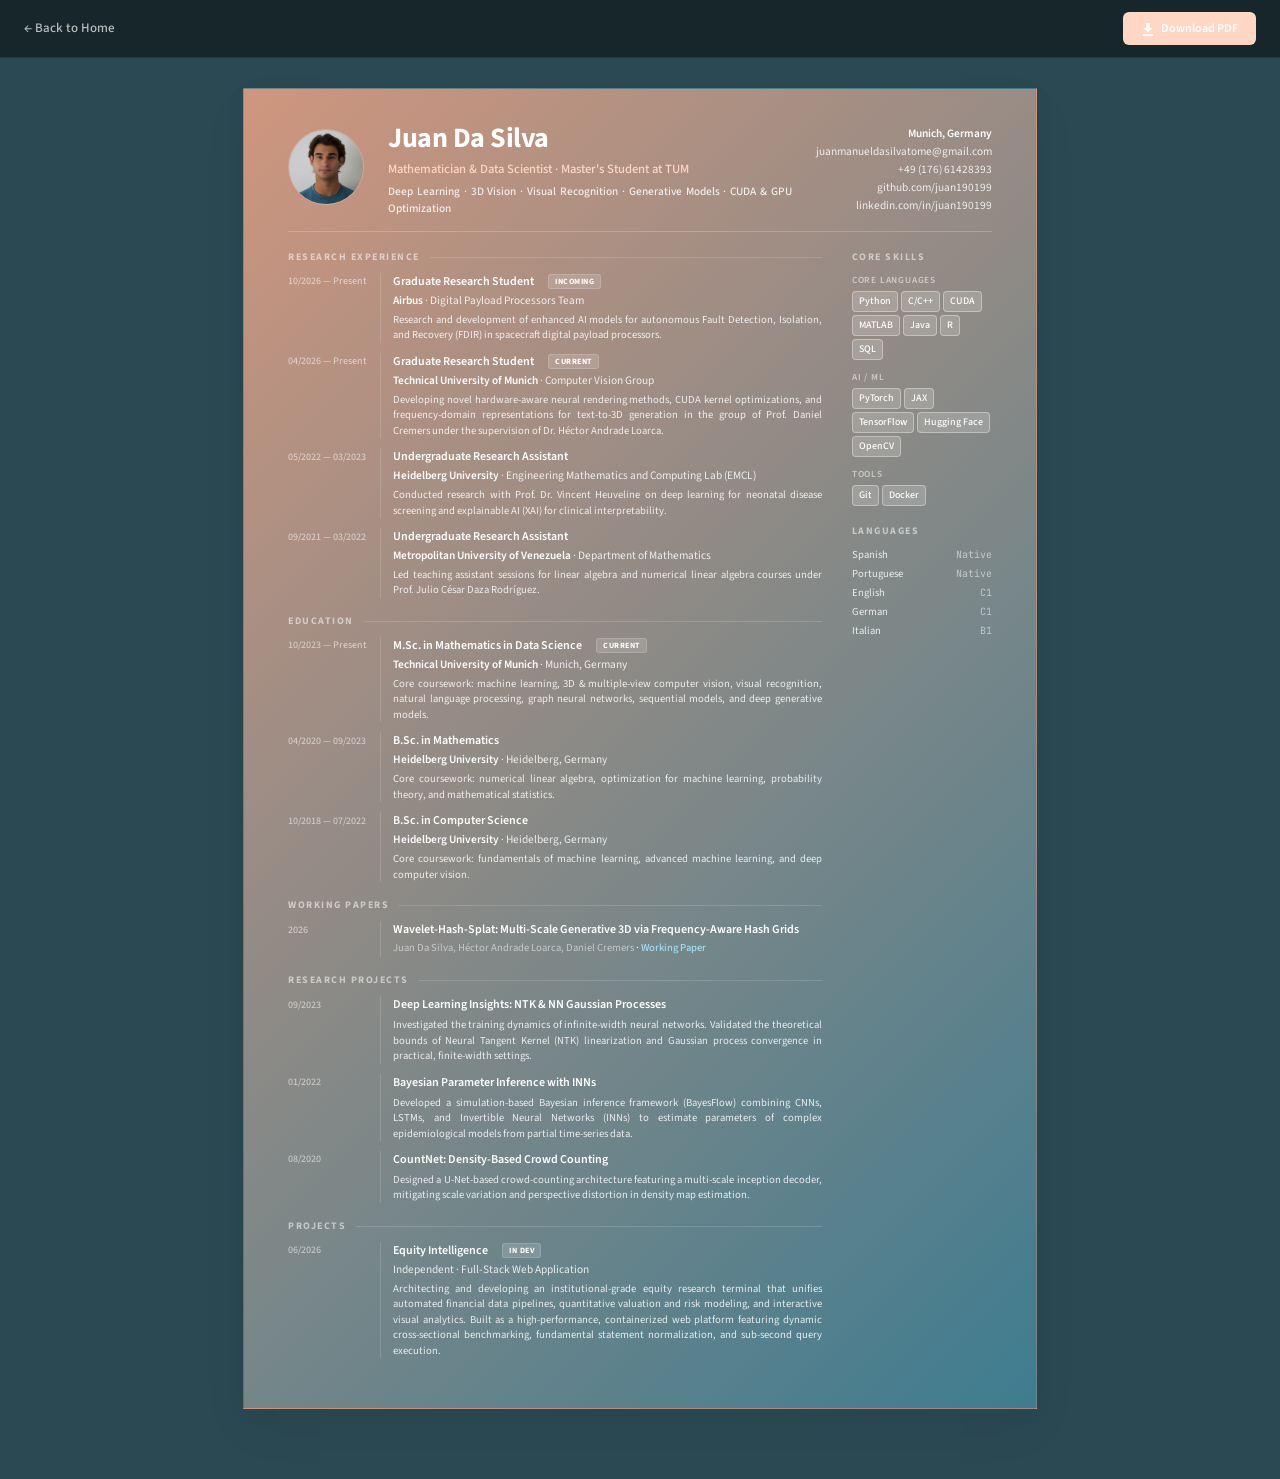
==== curriculum-vitae.html @ 6fd7fa60 "~\ add Airbus research position and enhance Equity Intelligence description" ====
<!DOCTYPE html>
<html lang="en">

<head>
  <meta charset="UTF-8">
  <meta name="viewport" content="width=device-width, initial-scale=1.0">
  <title>Juan Da Silva — Curriculum Vitae</title>
  <link rel="icon" type="image/png" href="images/portrait.png?v=3">
  <link
    href="https://fonts.googleapis.com/css2?family=Source+Sans+3:ital,wght@0,300;0,400;0,500;0,600;0,700;1,400&family=JetBrains+Mono:wght@400;500;600&display=swap"
    rel="stylesheet">
  <style>
    :root {
      /* Color Palette */
      --accent: #ffd7c4;
      /* Soft warm peach accent */
      --accent-light: #fff0e7;
      --teal: #a2e0f4;
      /* Soft light blue/teal */
      --border: rgba(255, 255, 255, 0.2);
      --border-light: rgba(255, 255, 255, 0.15);

      /* Typography colors */
      --fg: #ffffff;
      --fg-soft: rgba(255, 255, 255, 0.85);
      --fg-muted: rgba(255, 255, 255, 0.55);
      --bg-page: linear-gradient(135deg, #cf967e 0%, #3e7c90 100%);
      --bg-body: #2b4952;
    }

    * {
      margin: 0;
      padding: 0;
      box-sizing: border-box;
    }

    @page {
      size: A4;
      margin: 10mm;
    }

    body {
      font-family: 'Source Sans 3', -apple-system, BlinkMacSystemFont, 'Segoe UI', Roboto, sans-serif;
      color: var(--fg);
      background: var(--bg-body);
      font-size: 9pt;
      line-height: 1.5;
      text-align: justify;
      hyphens: auto;
      -webkit-hyphens: auto;
      -webkit-font-smoothing: antialiased;
      padding-bottom: 40px;
    }

    a {
      color: #ffffff;
      text-decoration: none;
      transition: color 0.2s;
    }

    a:hover {
      color: var(--accent);
    }

    /* ── TOP BAR (WEB ONLY) ── */
    .top-bar {
      position: sticky;
      top: 0;
      z-index: 100;
      display: flex;
      justify-content: space-between;
      align-items: center;
      padding: 12px 24px;
      background: rgba(20, 35, 39, 0.9);
      /* Darker blue-teal to match the body background */
      backdrop-filter: blur(12px);
      -webkit-backdrop-filter: blur(12px);
      border-bottom: 1px solid rgba(255, 255, 255, 0.08);
    }

    .top-bar a {
      color: rgba(255, 255, 255, 0.7);
      text-decoration: none;
      font-size: 13px;
      font-weight: 500;
      transition: color 0.2s;
    }

    .top-bar a:hover {
      color: #fff;
    }

    .top-bar .back-link::before {
      content: '\2190\0020';
    }

    .download-btn {
      display: inline-flex;
      align-items: center;
      gap: 6px;
      padding: 8px 18px;
      background: var(--accent);
      color: #fff;
      border: none;
      border-radius: 6px;
      font-family: inherit;
      font-size: 12px;
      font-weight: 600;
      cursor: pointer;
      transition: background 0.2s, transform 0.2s;
    }

    .download-btn:hover {
      background: var(--accent-light);
      transform: translateY(-1px);
    }

    .download-btn svg {
      width: 14px;
      height: 14px;
      fill: currentColor;
    }

    /* ── A4 CV PAGE CONTAINER ── */
    .page {
      width: 210mm;
      min-height: 297mm;
      margin: 30px auto;
      position: relative;
      padding: 34px 44px;
      background: var(--bg-page);
      box-shadow: 0 4px 20px rgba(0, 0, 0, 0.04), 0 20px 50px rgba(0, 0, 0, 0.04);
      border: 1px solid rgba(0, 0, 0, 0.02);
    }

    /* ── HEADER ── */
    .header {
      display: flex;
      justify-content: space-between;
      align-items: center;
      gap: 24px;
      margin-bottom: 18px;
      padding-bottom: 14px;
      border-bottom: 1.5px solid var(--border);
    }

    .header-left {
      flex: 1;
    }

    .header-left h1 {
      font-size: 21pt;
      font-weight: 700;
      letter-spacing: -0.5px;
      color: var(--fg);
      line-height: 1.1;
    }

    .header-left .tagline {
      font-size: 9.5pt;
      color: var(--accent);
      margin-top: 6px;
      font-weight: 500;
    }

    .header-left .specializations {
      font-size: 8.5pt;
      color: var(--fg-soft);
      margin-top: 4px;
      font-weight: 500;
    }

    .header-right {
      text-align: right;
      font-size: 8.5pt;
      color: var(--fg-soft);
      line-height: 1.6;
    }

    .header-right .location {
      font-weight: 600;
      color: var(--fg);
    }

    .header-right a {
      color: var(--fg-soft);
    }

    .header-right a:hover {
      color: var(--accent);
    }

    .header-photo img {
      width: 76px;
      height: 76px;
      border-radius: 50%;
      object-fit: cover;
      border: 1px solid var(--border);
    }

    /* ── COLUMNS ── */
    .columns {
      display: grid;
      grid-template-columns: 1fr 140px;
      gap: 30px;
    }

    /* ── SECTIONS ── */
    .section {
      margin-bottom: 16px;
    }

    .section-title {
      font-size: 7.5pt;
      font-weight: 700;
      text-transform: uppercase;
      letter-spacing: 1.5px;
      color: var(--fg-muted);
      margin-bottom: 8px;
      display: flex;
      align-items: center;
      gap: 10px;
    }

    .section-title::after {
      content: '';
      flex: 1;
      height: 1px;
      background: var(--border-light);
    }

    /* ── ENTRIES ── */
    .entry {
      margin-bottom: 10px;
      display: grid;
      grid-template-columns: 80px 1fr;
      gap: 12px;
    }

    .entry:last-of-type {
      margin-bottom: 0;
    }

    .entry-date {
      font-size: 7.5pt;
      color: var(--fg-muted);
      white-space: nowrap;
      padding-top: 1.5px;
      font-weight: 500;
    }

    .entry-content {
      padding-left: 12px;
      border-left: 1.5px solid var(--border-light);
    }

    .entry-header {
      display: flex;
      justify-content: flex-start;
      align-items: baseline;
      gap: 8px;
    }

    .entry-role {
      font-weight: 600;
      font-size: 9pt;
      color: var(--fg);
    }

    .entry-org {
      font-size: 8.5pt;
      color: var(--fg-soft);
      margin-top: 1px;
    }

    .entry-org strong {
      font-weight: 600;
      color: var(--fg);
    }

    .entry-desc {
      font-size: 8pt;
      color: var(--fg-soft);
      margin-top: 3px;
      line-height: 1.45;
    }

    .current-badge {
      display: inline-block;
      background: rgba(255, 255, 255, 0.15);
      color: #ffffff;
      font-size: 6pt;
      font-weight: 700;
      letter-spacing: 0.5px;
      padding: 3px 6px 2px;
      border-radius: 3px;
      vertical-align: middle;
      margin-left: 6px;
      text-transform: uppercase;
      border: 1px solid rgba(255, 255, 255, 0.15);
      line-height: 1;
      position: relative;
      top: -1px;
    }

    /* ── PUBLICATIONS & WORKING PAPERS ── */
    .pub {
      margin-bottom: 8px;
      display: grid;
      grid-template-columns: 80px 1fr;
      gap: 12px;
    }

    .pub:last-child {
      margin-bottom: 0;
    }

    .pub-content {
      padding-left: 12px;
      border-left: 1.5px solid var(--border-light);
    }

    .pub .pub-title {
      font-weight: 600;
      color: var(--fg);
    }

    .pub .pub-authors {
      color: var(--fg-muted);
      font-size: 8pt;
    }

    .pub .pub-authors strong {
      font-weight: normal;
    }

    .pub .pub-venue {
      color: var(--teal);
      font-weight: 500;
      font-size: 8pt;
    }

    .pub .pub-year {
      font-size: 7.5pt;
      color: var(--fg-muted);
      padding-top: 1.5px;
      font-weight: 500;
    }

    /* ── SIDEBAR ── */
    .sidebar .section {
      margin-bottom: 18px;
    }

    .sidebar .section-title::after {
      display: none;
    }

    .skill-group {
      margin-bottom: 10px;
    }

    .skill-group:last-child {
      margin-bottom: 0;
    }

    .skill-group-label {
      font-size: 7pt;
      font-weight: 600;
      text-transform: uppercase;
      letter-spacing: 0.8px;
      color: var(--fg-muted);
      margin-bottom: 4px;
    }

    .tags {
      display: flex;
      flex-wrap: wrap;
      gap: 3px;
    }

    .tag {
      display: inline-block;
      background: rgba(255, 255, 255, 0.08);
      color: var(--fg-soft);
      font-size: 7.5pt;
      font-weight: 500;
      padding: 2px 6px;
      border-radius: 4px;
      border: 1px solid var(--border-light);
    }

    .tag.highlight {
      background: rgba(255, 255, 255, 0.18);
      color: #ffffff;
      border-color: rgba(255, 255, 255, 0.35);
    }

    .lang-item {
      display: flex;
      justify-content: space-between;
      font-size: 8pt;
      margin-bottom: 3px;
      color: var(--fg-soft);
    }

    .lang-item .level {
      color: var(--fg-muted);
      font-size: 7.5pt;
      font-family: 'JetBrains Mono', monospace;
    }

    /* ── PRINT RULES ── */
    @media print {
      :root {
        --fg: #1a1a1a;
        --fg-soft: #4a4a4a;
        --fg-muted: #7c7a72;
        --accent: #9e6b55;
        --accent-light: #f5ebe6;
        --teal: #3d7a8c;
        --border: rgba(26, 26, 26, 0.1);
        --border-light: rgba(26, 26, 26, 0.05);
        --bg-page: #ffffff;
        --bg-body: #ffffff;
      }

      .top-bar {
        display: none !important;
      }

      body {
        background: #ffffff !important;
        color: var(--fg) !important;
        padding-bottom: 0 !important;
      }

      .page {
        background: #ffffff !important;
        color: var(--fg) !important;
        margin: 0 !important;
        box-shadow: none !important;
        border: none !important;
        padding: 0 !important;
        width: 100% !important;
        min-height: auto !important;
        height: auto !important;
        page-break-after: always;
      }

      a {
        color: var(--accent) !important;
        text-decoration: none !important;
      }

      .tag {
        background: transparent !important;
        color: var(--fg-soft) !important;
        border-color: var(--border-light) !important;
      }

      .tag.highlight {
        background: rgba(158, 107, 85, 0.08) !important;
        color: var(--accent) !important;
        border-color: rgba(158, 107, 85, 0.15) !important;
      }

      .current-badge {
        background: rgba(61, 122, 140, 0.08) !important;
        color: #3d7a8c !important;
        border: 1px solid rgba(61, 122, 140, 0.15) !important;
      }
    }
  </style>
</head>

<body>

  <!-- ── TOP BAR (WEB ONLY) ── -->
  <div class="top-bar">
    <a href="index.html" class="back-link">Back to Home</a>
    <button class="download-btn" onclick="window.print()">
      <svg viewBox="0 0 16 16" xmlns="http://www.w3.org/2000/svg">
        <path d="M8 12L3 7h3V1h4v6h3L8 12zm-6 2h12v2H2v-2z" />
      </svg>
      Download PDF
    </button>
  </div>

  <!-- ═══════════════════ CV PAGE ═══════════════════ -->
  <div class="page">

    <!-- ── HEADER ── -->
    <header class="header">
      <div class="header-photo">
        <img src="images/portrait.png?v=3" alt="Juan Da Silva">
      </div>
      <div class="header-left">
        <h1>Juan Da Silva</h1>
        <div class="tagline">
          Mathematician & Data Scientist · Master's Student at TUM
        </div>
        <div class="specializations">
          Deep Learning &middot; 3D Vision &middot; Visual Recognition &middot; Generative Models &middot; CUDA &amp;
          GPU Optimization
        </div>
      </div>
      <div class="header-right">
        <div class="location">Munich, Germany</div>
        <div><a href="mailto:juanmanueldasilvatome@gmail.com">juanmanueldasilvatome@gmail.com</a></div>
        <div><a href="tel:+4917661428393">+49 (176) 61428393</a></div>
        <div><a href="https://github.com/juan190199" target="_blank" rel="noopener noreferrer">github.com/juan190199</a>
        </div>
        <div><a href="https://linkedin.com/in/juan190199" target="_blank"
            rel="noopener noreferrer">linkedin.com/in/juan190199</a></div>
      </div>
    </header>

    <div class="columns">
      <div class="main">

        <!-- RESEARCH EXPERIENCE -->
        <div class="section">
          <div class="section-title">Research Experience</div>

          <div class="entry">
            <div class="entry-date">10/2026 — Present</div>
            <div class="entry-content">
              <div class="entry-header">
                <span class="entry-role">Graduate Research Student</span>
                <span class="current-badge">Incoming</span>
              </div>
              <div class="entry-org"><strong>Airbus</strong> · Digital Payload Processors Team</div>
              <div class="entry-desc">Research and development of enhanced AI models for autonomous Fault Detection,
                Isolation, and Recovery (FDIR) in spacecraft digital payload processors.</div>
            </div>
          </div>

          <div class="entry">
            <div class="entry-date">04/2026 — Present</div>
            <div class="entry-content">
              <div class="entry-header">
                <span class="entry-role">Graduate Research Student</span>
                <span class="current-badge">Current</span>
              </div>
              <div class="entry-org"><strong>Technical University of Munich</strong> · Computer Vision Group</div>
              <div class="entry-desc">Developing novel hardware-aware neural rendering methods, CUDA kernel
                optimizations, and frequency-domain representations for text-to-3D generation in the group of Prof.
                Daniel Cremers under the supervision of Dr. Héctor Andrade Loarca.</div>
            </div>
          </div>

          <div class="entry">
            <div class="entry-date">05/2022 — 03/2023</div>
            <div class="entry-content">
              <div class="entry-header">
                <span class="entry-role">Undergraduate Research Assistant</span>
              </div>
              <div class="entry-org"><strong>Heidelberg University</strong> · Engineering Mathematics and Computing Lab
                (EMCL)</div>
              <div class="entry-desc">Conducted research with Prof. Dr. Vincent Heuveline on deep learning for neonatal
                disease screening and explainable AI (XAI) for clinical interpretability.</div>
            </div>
          </div>

          <div class="entry">
            <div class="entry-date">09/2021 — 03/2022</div>
            <div class="entry-content">
              <div class="entry-header">
                <span class="entry-role">Undergraduate Research Assistant</span>
              </div>
              <div class="entry-org"><strong>Metropolitan University of Venezuela</strong> · Department of Mathematics
              </div>
              <div class="entry-desc">Led teaching assistant sessions for linear algebra and numerical linear algebra
                courses under Prof. Julio César Daza Rodríguez.</div>
            </div>
          </div>
        </div>

        <!-- EDUCATION -->
        <div class="section">
          <div class="section-title">Education</div>

          <div class="entry">
            <div class="entry-date">10/2023 — Present</div>
            <div class="entry-content">
              <div class="entry-header">
                <span class="entry-role">M.Sc. in Mathematics in Data Science</span>
                <span class="current-badge">Current</span>
              </div>
              <div class="entry-org"><strong>Technical University of Munich</strong> · Munich, Germany</div>
              <div class="entry-desc">Core coursework: machine learning, 3D & multiple-view computer vision, visual
                recognition, natural language processing, graph neural networks, sequential models, and deep generative
                models.</div>
            </div>
          </div>

          <div class="entry">
            <div class="entry-date">04/2020 — 09/2023</div>
            <div class="entry-content">
              <div class="entry-header">
                <span class="entry-role">B.Sc. in Mathematics</span>
              </div>
              <div class="entry-org"><strong>Heidelberg University</strong> · Heidelberg, Germany</div>
              <div class="entry-desc">Core coursework: numerical linear algebra, optimization for machine learning,
                probability theory, and mathematical statistics.</div>
            </div>
          </div>

          <div class="entry">
            <div class="entry-date">10/2018 — 07/2022</div>
            <div class="entry-content">
              <div class="entry-header">
                <span class="entry-role">B.Sc. in Computer Science</span>
              </div>
              <div class="entry-org"><strong>Heidelberg University</strong> · Heidelberg, Germany</div>
              <div class="entry-desc">Core coursework: fundamentals of machine learning, advanced machine learning, and
                deep computer vision.</div>
            </div>
          </div>
        </div>

        <!-- WORKING PAPERS -->
        <div class="section">
          <div class="section-title">Working Papers</div>

          <div class="pub">
            <div class="pub-year">2026</div>
            <div class="pub-content">
              <span class="pub-title">Wavelet-Hash-Splat: Multi-Scale Generative 3D via Frequency-Aware Hash
                Grids</span>
              <br>
              <span class="pub-authors"><strong>Juan Da Silva</strong>, Héctor Andrade Loarca, Daniel Cremers</span> ·
              <span class="pub-venue">Working Paper</span>
            </div>
          </div>
        </div>

        <!-- RESEARCH PROJECTS -->
        <div class="section">
          <div class="section-title">Research Projects</div>

          <div class="entry">
            <div class="entry-date">09/2023</div>
            <div class="entry-content">
              <div class="entry-header">
                <span class="entry-role">Deep Learning Insights: NTK & NN Gaussian Processes</span>
              </div>
              <div class="entry-desc">Investigated the training dynamics of infinite-width neural networks. Validated
                the theoretical bounds of Neural Tangent Kernel (NTK) linearization and Gaussian process convergence in
                practical, finite-width settings.</div>
            </div>
          </div>

          <div class="entry">
            <div class="entry-date">01/2022</div>
            <div class="entry-content">
              <div class="entry-header">
                <span class="entry-role">Bayesian Parameter Inference with INNs</span>
              </div>
              <div class="entry-desc">Developed a simulation-based Bayesian inference framework (BayesFlow) combining
                CNNs, LSTMs, and Invertible Neural Networks (INNs) to estimate parameters of complex epidemiological
                models from partial time-series data.</div>
            </div>
          </div>

          <div class="entry">
            <div class="entry-date">08/2020</div>
            <div class="entry-content">
              <div class="entry-header">
                <span class="entry-role">CountNet: Density-Based Crowd Counting</span>
              </div>
              <div class="entry-desc">Designed a U-Net-based crowd-counting architecture featuring a multi-scale
                inception decoder, mitigating scale variation and perspective distortion in density map estimation.
              </div>
            </div>
          </div>
        </div>

        <!-- PROJECTS -->
        <div class="section">
          <div class="section-title">Projects</div>

          <div class="entry">
            <div class="entry-date">06/2026</div>
            <div class="entry-content">
              <div class="entry-header">
                <span class="entry-role">Equity Intelligence</span>
                <span class="current-badge">In Dev</span>
              </div>
              <div class="entry-org">Independent · Full-Stack Web Application</div>
              <div class="entry-desc">Architecting and developing an institutional-grade equity research terminal
                that unifies automated financial data pipelines, quantitative valuation and risk modeling, and
                interactive visual analytics. Built as a high-performance, containerized web platform featuring
                dynamic cross-sectional benchmarking, fundamental statement normalization, and sub-second query
                execution.</div>
            </div>
          </div>

        </div>

      </div>

      <!-- ── SIDEBAR ── -->
      <div class="sidebar">

        <div class="section">
          <div class="section-title">Core Skills</div>
          <div class="skill-group">
            <div class="skill-group-label">Core Languages</div>
            <div class="tags">
              <span class="tag highlight">Python</span>
              <span class="tag highlight">C/C++</span>
              <span class="tag highlight">CUDA</span>
              <span class="tag highlight">MATLAB</span>
              <span class="tag highlight">Java</span>
              <span class="tag highlight">R</span>
              <span class="tag highlight">SQL</span>
            </div>
          </div>
          <div class="skill-group">
            <div class="skill-group-label">AI / ML</div>
            <div class="tags">
              <span class="tag highlight">PyTorch</span>
              <span class="tag highlight">JAX</span>
              <span class="tag highlight">TensorFlow</span>
              <span class="tag highlight">Hugging Face</span>
              <span class="tag highlight">OpenCV</span>
            </div>
          </div>
          <div class="skill-group">
            <div class="skill-group-label">Tools</div>
            <div class="tags">
              <span class="tag highlight">Git</span>
              <span class="tag highlight">Docker</span>
            </div>
          </div>
        </div>

        <div class="section">
          <div class="section-title">Languages</div>
          <div class="lang-item"><span>Spanish</span> <span class="level">Native</span></div>
          <div class="lang-item"><span>Portuguese</span> <span class="level">Native</span></div>
          <div class="lang-item"><span>English</span> <span class="level">C1</span></div>
          <div class="lang-item"><span>German</span> <span class="level">C1</span></div>
          <div class="lang-item"><span>Italian</span> <span class="level">B1</span></div>
        </div>

      </div>
    </div>

  </div>

</body>

</html>
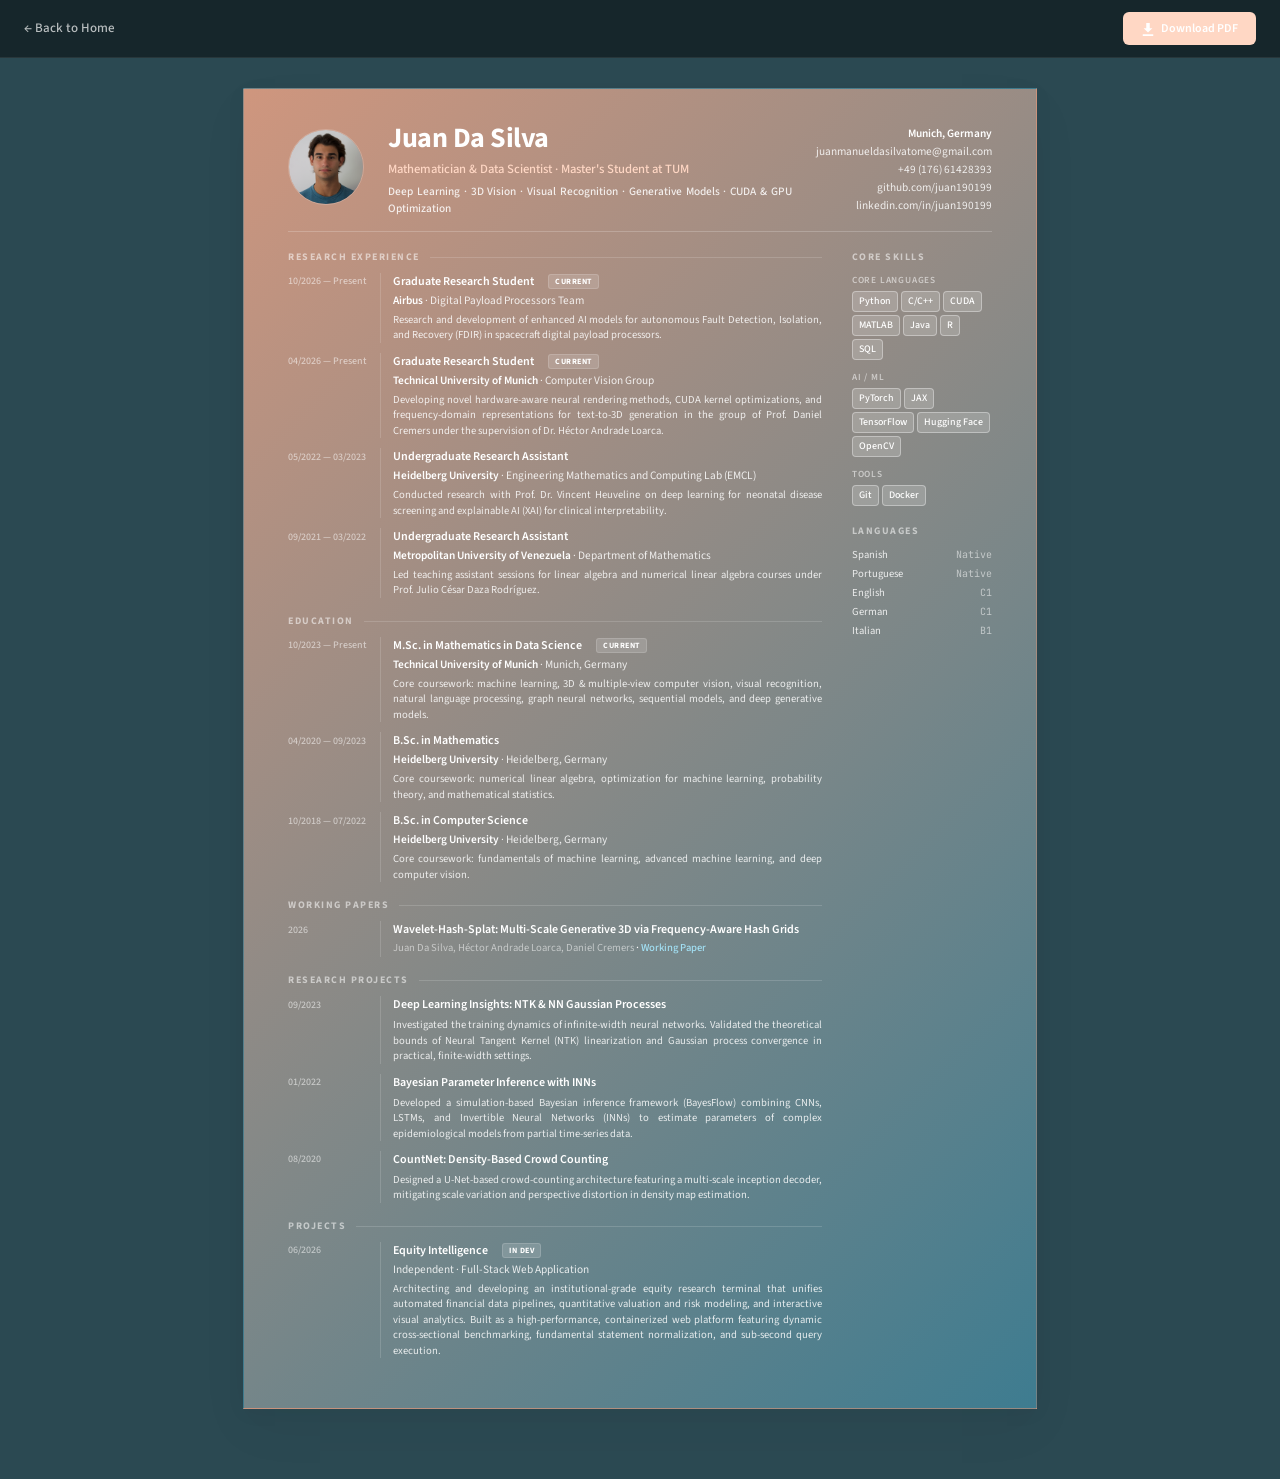
==== commit 5c2398ec: "~\ update Airbus position status from incoming to current" ====
--- a/curriculum-vitae.html
+++ b/curriculum-vitae.html
@@ -5,6 +5,8 @@
   <meta charset="UTF-8">
   <meta name="viewport" content="width=device-width, initial-scale=1.0">
   <title>Juan Da Silva — Curriculum Vitae</title>
+  <link rel="canonical" href="https://juan190199.github.io/curriculum-vitae.html">
+  <meta name="description" content="Curriculum Vitae of Juan Da Silva — Mathematician and Data Scientist at Technical University of Munich (TUM).">
   <link rel="icon" type="image/png" href="images/portrait.png?v=3">
   <link
     href="https://fonts.googleapis.com/css2?family=Source+Sans+3:ital,wght@0,300;0,400;0,500;0,600;0,700;1,400&family=JetBrains+Mono:wght@400;500;600&display=swap"
@@ -528,7 +530,7 @@
             <div class="entry-content">
               <div class="entry-header">
                 <span class="entry-role">Graduate Research Student</span>
-                <span class="current-badge">Incoming</span>
+                <span class="current-badge">Current</span>
               </div>
               <div class="entry-org"><strong>Airbus</strong> · Digital Payload Processors Team</div>
               <div class="entry-desc">Research and development of enhanced AI models for autonomous Fault Detection,
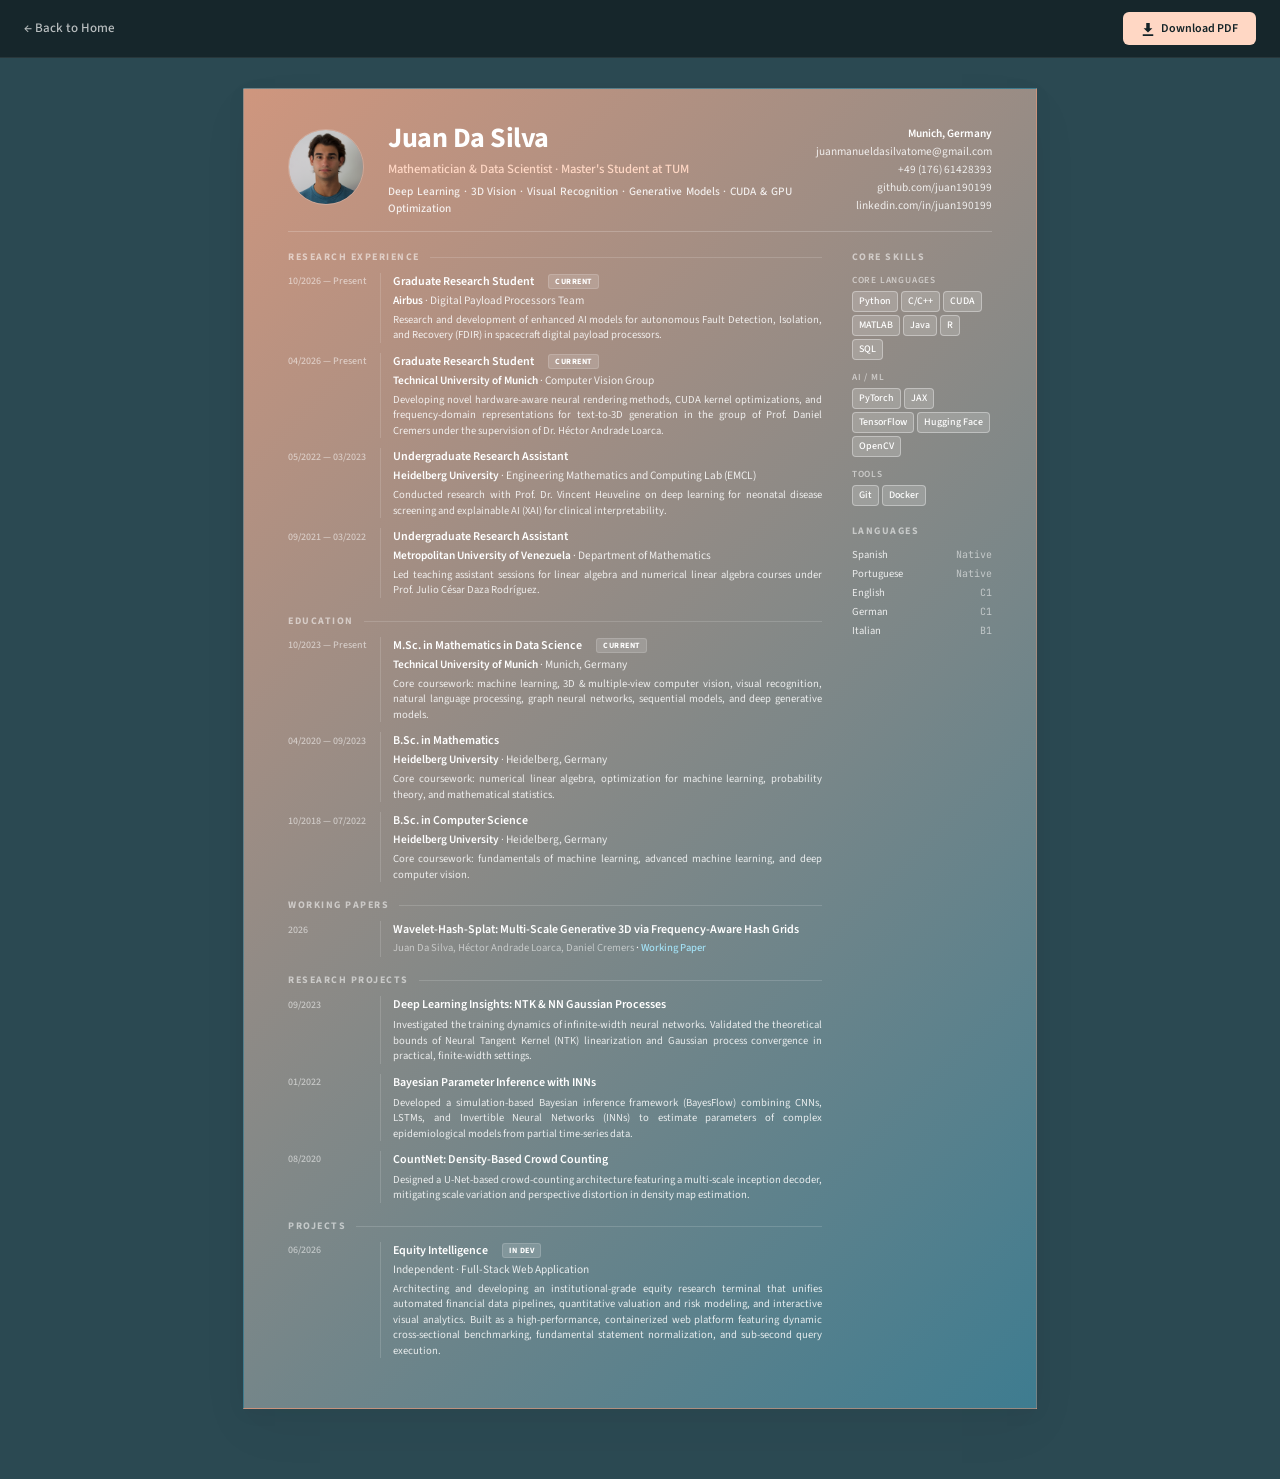
==== commit e68d041c: "Fix Download PDF button text contrast" ====
--- a/curriculum-vitae.html
+++ b/curriculum-vitae.html
@@ -102,7 +102,7 @@
       gap: 6px;
       padding: 8px 18px;
       background: var(--accent);
-      color: #fff;
+      color: #142327;
       border: none;
       border-radius: 6px;
       font-family: inherit;
@@ -481,7 +481,7 @@
   <!-- ── TOP BAR (WEB ONLY) ── -->
   <div class="top-bar">
     <a href="index.html" class="back-link">Back to Home</a>
-    <button class="download-btn" onclick="window.print()">
+    <button class="download-btn" onclick="window.print()" data-goatcounter-click="download-cv-pdf" data-goatcounter-title="Download CV PDF">
       <svg viewBox="0 0 16 16" xmlns="http://www.w3.org/2000/svg">
         <path d="M8 12L3 7h3V1h4v6h3L8 12zm-6 2h12v2H2v-2z" />
       </svg>
@@ -509,12 +509,12 @@
       </div>
       <div class="header-right">
         <div class="location">Munich, Germany</div>
-        <div><a href="mailto:juanmanueldasilvatome@gmail.com">juanmanueldasilvatome@gmail.com</a></div>
-        <div><a href="tel:+4917661428393">+49 (176) 61428393</a></div>
-        <div><a href="https://github.com/juan190199" target="_blank" rel="noopener noreferrer">github.com/juan190199</a>
+        <div><a href="mailto:juanmanueldasilvatome@gmail.com" data-goatcounter-click="click-email-cv" data-goatcounter-title="Click: Email (CV)">juanmanueldasilvatome@gmail.com</a></div>
+        <div><a href="tel:+4917661428393" data-goatcounter-click="click-phone-cv" data-goatcounter-title="Click: Phone (CV)">+49 (176) 61428393</a></div>
+        <div><a href="https://github.com/juan190199" target="_blank" rel="noopener noreferrer" data-goatcounter-click="ext-github-cv" data-goatcounter-title="External: GitHub (CV)">github.com/juan190199</a>
         </div>
         <div><a href="https://linkedin.com/in/juan190199" target="_blank"
-            rel="noopener noreferrer">linkedin.com/in/juan190199</a></div>
+            rel="noopener noreferrer" data-goatcounter-click="ext-linkedin-cv" data-goatcounter-title="External: LinkedIn (CV)">linkedin.com/in/juan190199</a></div>
       </div>
     </header>
 
@@ -753,6 +753,10 @@
 
   </div>
 
+  <!-- GoatCounter Analytics -->
+  <script data-goatcounter="https://juan190199.goatcounter.com/count"
+          async src="//gc.zgo.at/count.js"></script>
+
 </body>
 
 </html>
